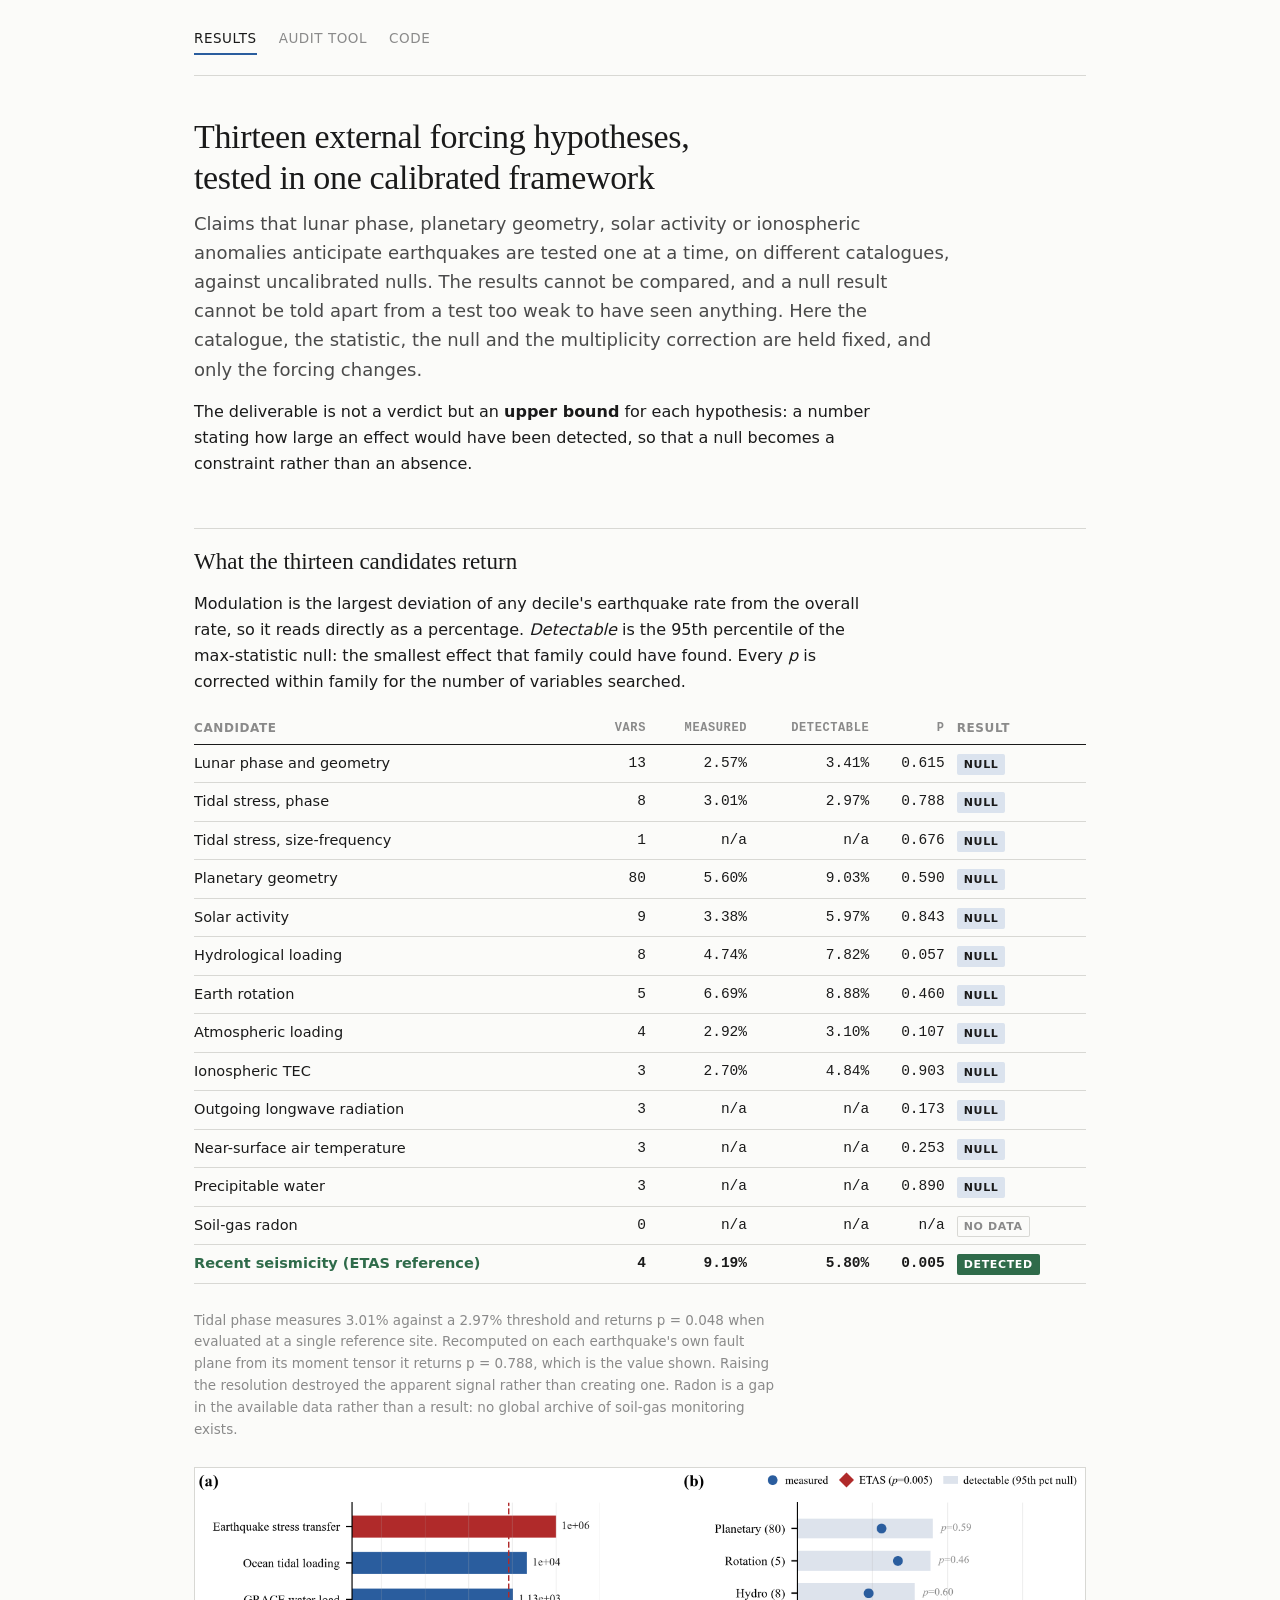
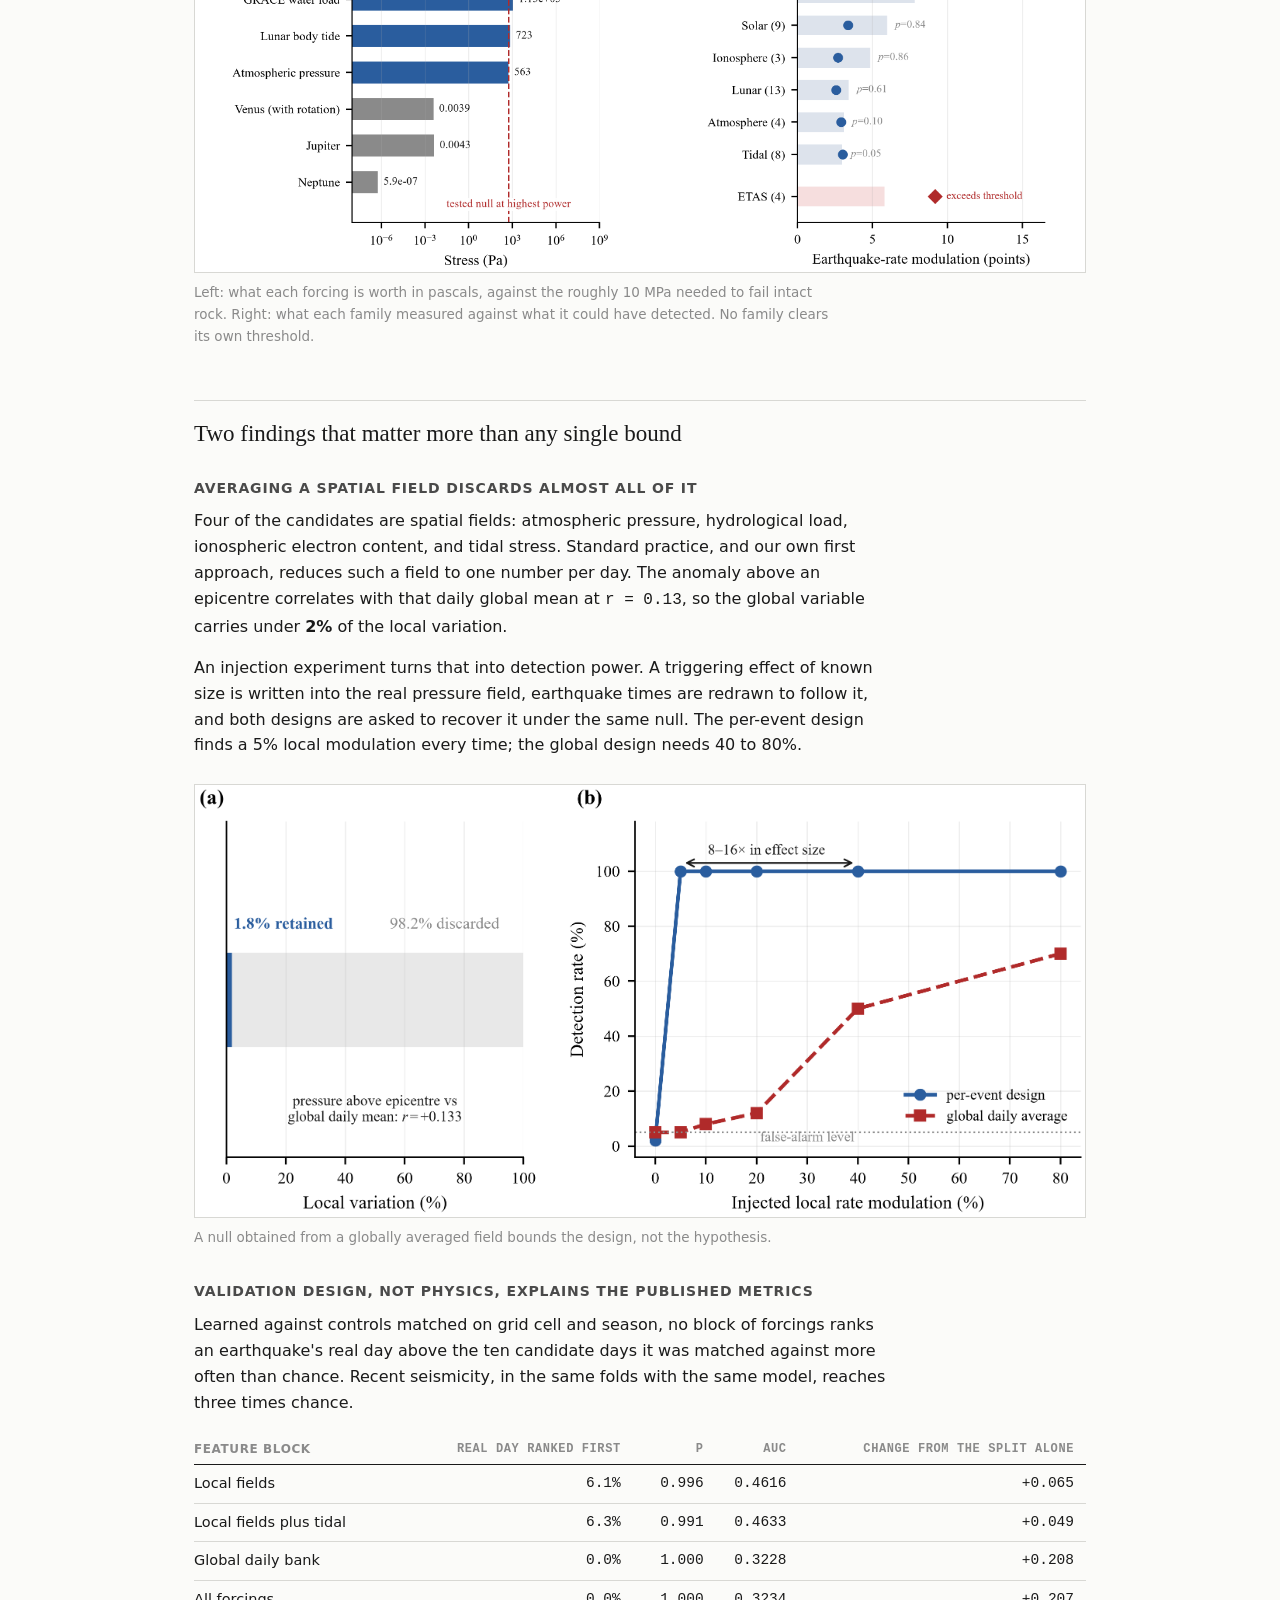
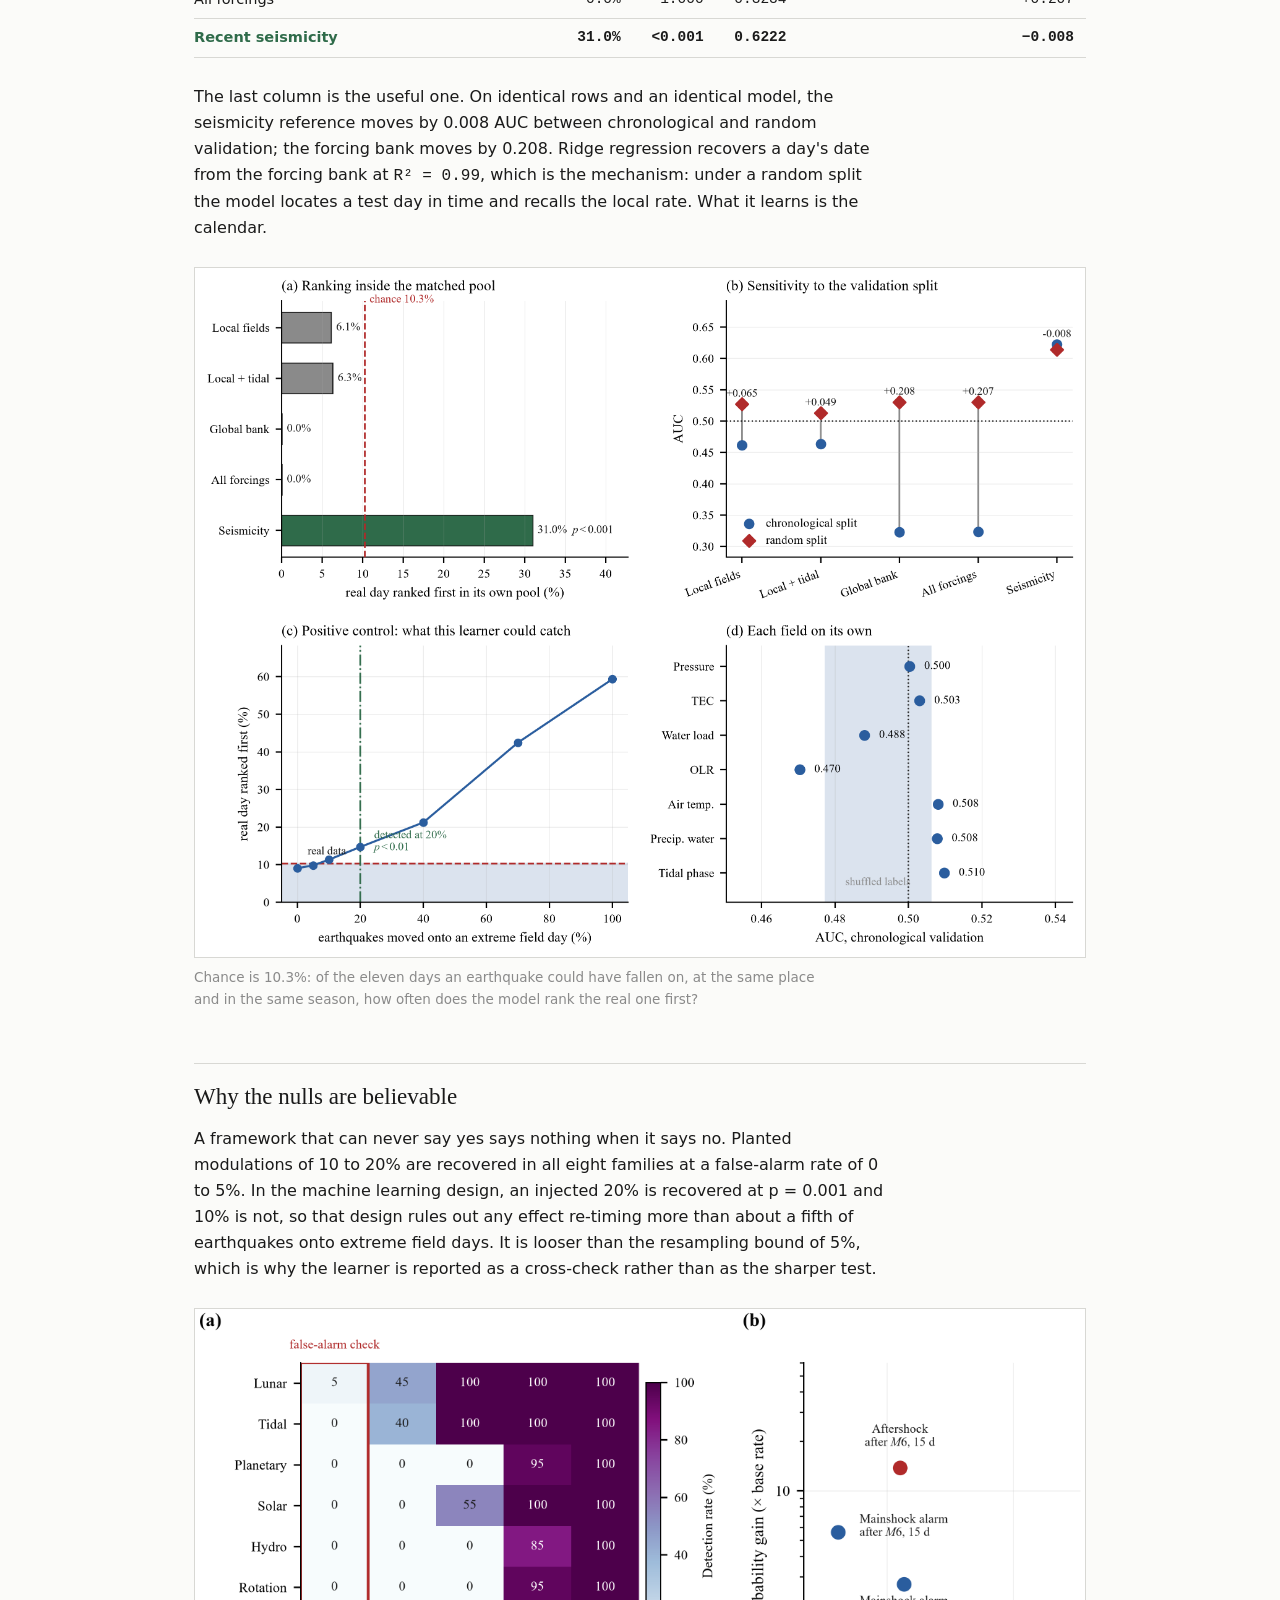
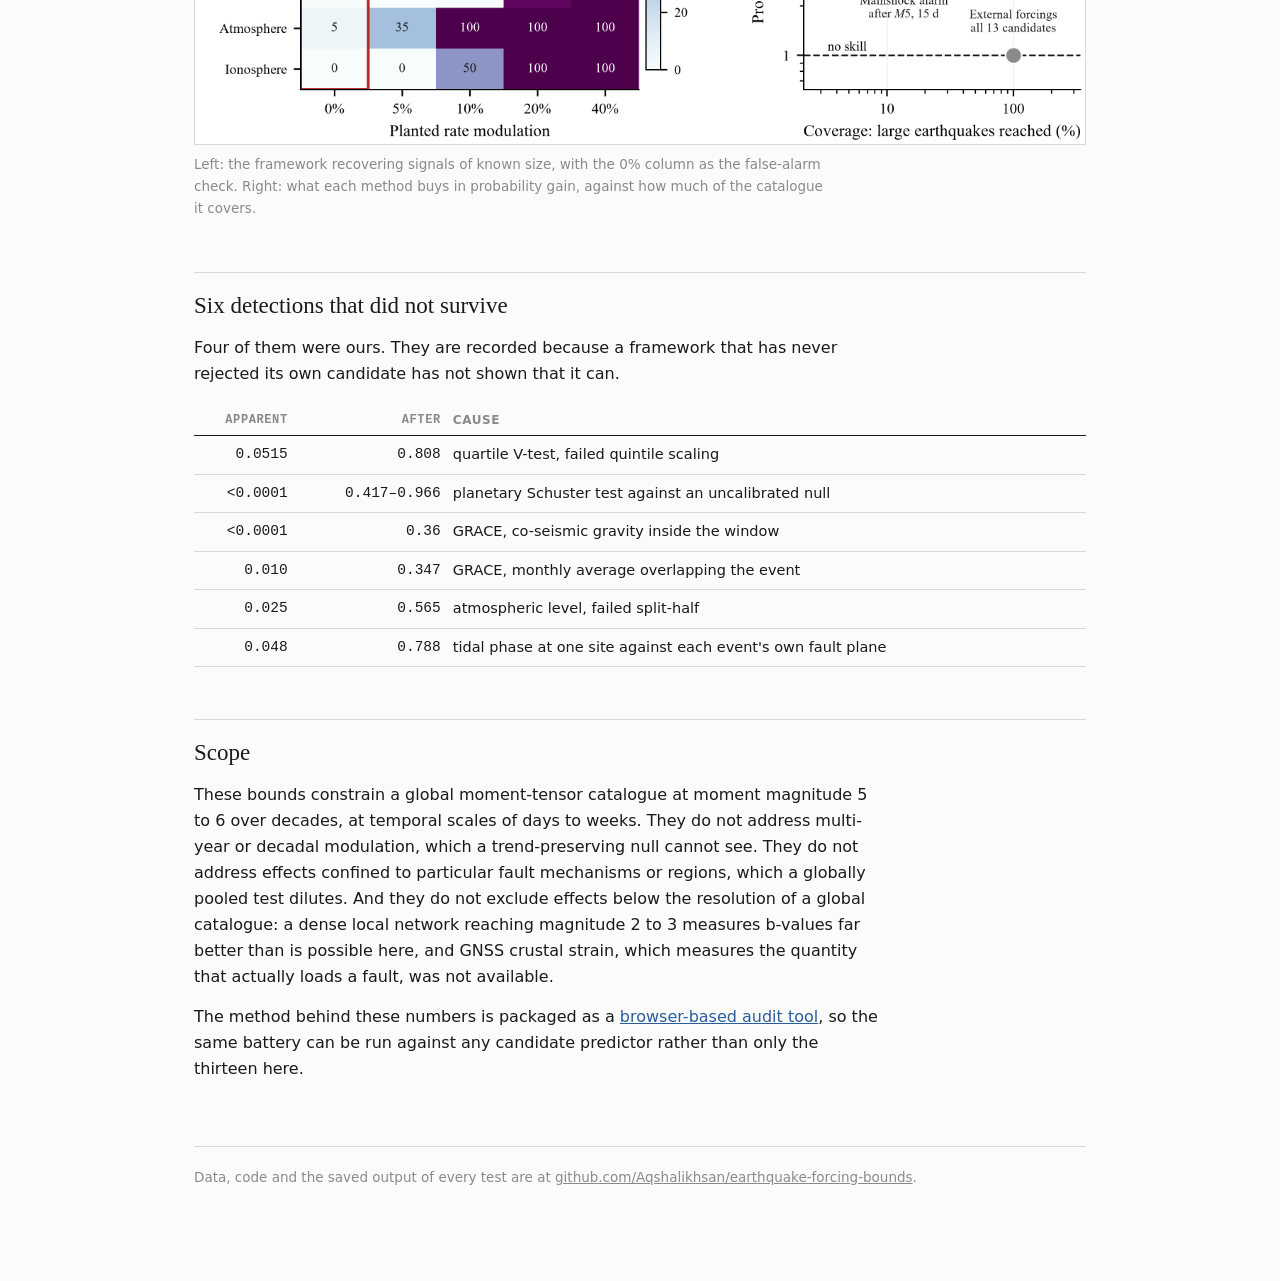
==== index.html @ 1917dcf9 "Add the static site: results and a browser-based audit tool An orphan branch, so it carries none of " ====
<!doctype html>
<html lang="en">
<head>
<meta charset="utf-8">
<meta name="viewport" content="width=device-width, initial-scale=1">
<title>Calibrated bounds on external forcing of earthquakes</title>
<meta name="description" content="Thirteen external forcing hypotheses for earthquake occurrence, tested in one calibrated framework with positive controls and per-hypothesis upper bounds.">
<link rel="stylesheet" href="style.css">
</head>
<body>
<div class="wrap">

<header>
  <nav>
    <a href="./" aria-current="page">Results</a>
    <a href="audit.html">Audit tool</a>
    <a href="https://github.com/Aqshalikhsan/earthquake-forcing-bounds">Code</a>
  </nav>
</header>

<h1>Thirteen external forcing hypotheses, tested in one calibrated framework</h1>

<p class="lede">Claims that lunar phase, planetary geometry, solar activity or
ionospheric anomalies anticipate earthquakes are tested one at a time, on
different catalogues, against uncalibrated nulls. The results cannot be
compared, and a null result cannot be told apart from a test too weak to have
seen anything. Here the catalogue, the statistic, the null and the multiplicity
correction are held fixed, and only the forcing changes.</p>

<p>The deliverable is not a verdict but an <strong>upper bound</strong> for each
hypothesis: a number stating how large an effect would have been detected, so
that a null becomes a constraint rather than an absence.</p>

<h2>What the thirteen candidates return</h2>

<p>Modulation is the largest deviation of any decile's earthquake rate from the
overall rate, so it reads directly as a percentage. <em>Detectable</em> is the
95th percentile of the max-statistic null: the smallest effect that family
could have found. Every <em>p</em> is corrected within family for the number of
variables searched.</p>

<div class="scroll">
<table>
<thead><tr>
  <th>Candidate</th><th class="n">Vars</th><th class="n">Measured</th>
  <th class="n">Detectable</th><th class="n">p</th><th>Result</th>
</tr></thead>
<tbody>
<tr><td>Lunar phase and geometry</td><td class="n">13</td><td class="n">2.57%</td><td class="n">3.41%</td><td class="n">0.615</td><td><span class="tag null">null</span></td></tr>
<tr><td>Tidal stress, phase</td><td class="n">8</td><td class="n">3.01%</td><td class="n">2.97%</td><td class="n">0.788</td><td><span class="tag null">null</span></td></tr>
<tr><td>Tidal stress, size-frequency</td><td class="n">1</td><td class="n">n/a</td><td class="n">n/a</td><td class="n">0.676</td><td><span class="tag null">null</span></td></tr>
<tr><td>Planetary geometry</td><td class="n">80</td><td class="n">5.60%</td><td class="n">9.03%</td><td class="n">0.590</td><td><span class="tag null">null</span></td></tr>
<tr><td>Solar activity</td><td class="n">9</td><td class="n">3.38%</td><td class="n">5.97%</td><td class="n">0.843</td><td><span class="tag null">null</span></td></tr>
<tr><td>Hydrological loading</td><td class="n">8</td><td class="n">4.74%</td><td class="n">7.82%</td><td class="n">0.057</td><td><span class="tag null">null</span></td></tr>
<tr><td>Earth rotation</td><td class="n">5</td><td class="n">6.69%</td><td class="n">8.88%</td><td class="n">0.460</td><td><span class="tag null">null</span></td></tr>
<tr><td>Atmospheric loading</td><td class="n">4</td><td class="n">2.92%</td><td class="n">3.10%</td><td class="n">0.107</td><td><span class="tag null">null</span></td></tr>
<tr><td>Ionospheric TEC</td><td class="n">3</td><td class="n">2.70%</td><td class="n">4.84%</td><td class="n">0.903</td><td><span class="tag null">null</span></td></tr>
<tr><td>Outgoing longwave radiation</td><td class="n">3</td><td class="n">n/a</td><td class="n">n/a</td><td class="n">0.173</td><td><span class="tag null">null</span></td></tr>
<tr><td>Near-surface air temperature</td><td class="n">3</td><td class="n">n/a</td><td class="n">n/a</td><td class="n">0.253</td><td><span class="tag null">null</span></td></tr>
<tr><td>Precipitable water</td><td class="n">3</td><td class="n">n/a</td><td class="n">n/a</td><td class="n">0.890</td><td><span class="tag null">null</span></td></tr>
<tr><td>Soil-gas radon</td><td class="n">0</td><td class="n">n/a</td><td class="n">n/a</td><td class="n">n/a</td><td><span class="tag gap">no data</span></td></tr>
<tr class="ref"><td>Recent seismicity (ETAS reference)</td><td class="n">4</td><td class="n">9.19%</td><td class="n">5.80%</td><td class="n">0.005</td><td><span class="tag hit">detected</span></td></tr>
</tbody>
</table>
</div>

<p class="note">Tidal phase measures 3.01% against a 2.97% threshold and returns
p = 0.048 when evaluated at a single reference site. Recomputed on each
earthquake's own fault plane from its moment tensor it returns p = 0.788, which
is the value shown. Raising the resolution destroyed the apparent signal rather
than creating one. Radon is a gap in the available data rather than a result:
no global archive of soil-gas monitoring exists.</p>

<figure>
  <img src="figures/fig_ladder_bounds.png" alt="Stress amplitudes of the candidate forcings against the stress required to fail intact rock, and measured modulation against detectable modulation for each family.">
  <figcaption>Left: what each forcing is worth in pascals, against the roughly
  10 MPa needed to fail intact rock. Right: what each family measured against
  what it could have detected. No family clears its own threshold.</figcaption>
</figure>

<h2>Two findings that matter more than any single bound</h2>

<h3>Averaging a spatial field discards almost all of it</h3>

<p>Four of the candidates are spatial fields: atmospheric pressure,
hydrological load, ionospheric electron content, and tidal stress. Standard
practice, and our own first approach, reduces such a field to one number per
day. The anomaly above an epicentre correlates with that daily global mean at
<span class="num">r = 0.13</span>, so the global variable carries under
<strong>2%</strong> of the local variation.</p>

<p>An injection experiment turns that into detection power. A triggering effect
of known size is written into the real pressure field, earthquake times are
redrawn to follow it, and both designs are asked to recover it under the same
null. The per-event design finds a 5% local modulation every time; the global
design needs 40 to 80%.</p>

<figure>
  <img src="figures/fig_resolution.png" alt="Variance retained when a spatial field is reduced to one number per day, and the detection rate of the per-event and global designs against injected modulation size.">
  <figcaption>A null obtained from a globally averaged field bounds the design,
  not the hypothesis.</figcaption>
</figure>

<h3>Validation design, not physics, explains the published metrics</h3>

<p>Learned against controls matched on grid cell and season, no block of
forcings ranks an earthquake's real day above the ten candidate days it was
matched against more often than chance. Recent seismicity, in the same folds
with the same model, reaches three times chance.</p>

<div class="scroll">
<table>
<thead><tr>
  <th>Feature block</th><th class="n">Real day ranked first</th><th class="n">p</th>
  <th class="n">AUC</th><th class="n">Change from the split alone</th>
</tr></thead>
<tbody>
<tr><td>Local fields</td><td class="n">6.1%</td><td class="n">0.996</td><td class="n">0.4616</td><td class="n">+0.065</td></tr>
<tr><td>Local fields plus tidal</td><td class="n">6.3%</td><td class="n">0.991</td><td class="n">0.4633</td><td class="n">+0.049</td></tr>
<tr><td>Global daily bank</td><td class="n">0.0%</td><td class="n">1.000</td><td class="n">0.3228</td><td class="n">+0.208</td></tr>
<tr><td>All forcings</td><td class="n">0.0%</td><td class="n">1.000</td><td class="n">0.3234</td><td class="n">+0.207</td></tr>
<tr class="ref"><td>Recent seismicity</td><td class="n">31.0%</td><td class="n">&lt;0.001</td><td class="n">0.6222</td><td class="n">&minus;0.008</td></tr>
</tbody>
</table>
</div>

<p>The last column is the useful one. On identical rows and an identical model,
the seismicity reference moves by 0.008 AUC between chronological and random
validation; the forcing bank moves by 0.208. Ridge regression recovers a day's
date from the forcing bank at <span class="num">R² = 0.99</span>, which is the
mechanism: under a random split the model locates a test day in time and
recalls the local rate. What it learns is the calendar.</p>

<figure>
  <img src="figures/fig_ml_perevent.png" alt="Ranking inside the matched pool, sensitivity to the validation split, the positive control curve, and each field on its own.">
  <figcaption>Chance is 10.3%: of the eleven days an earthquake could have
  fallen on, at the same place and in the same season, how often does the model
  rank the real one first?</figcaption>
</figure>

<h2>Why the nulls are believable</h2>

<p>A framework that can never say yes says nothing when it says no. Planted
modulations of 10 to 20% are recovered in all eight families at a false-alarm
rate of 0 to 5%. In the machine learning design, an injected 20% is recovered
at p = 0.001 and 10% is not, so that design rules out any effect re-timing more
than about a fifth of earthquakes onto extreme field days. It is looser than
the resampling bound of 5%, which is why the learner is reported as a
cross-check rather than as the sharper test.</p>

<figure>
  <img src="figures/fig_controls_skill.png" alt="Detection rate for planted modulations of known size, and probability gain against coverage for every method tested.">
  <figcaption>Left: the framework recovering signals of known size, with the 0%
  column as the false-alarm check. Right: what each method buys in probability
  gain, against how much of the catalogue it covers.</figcaption>
</figure>

<h2>Six detections that did not survive</h2>

<p>Four of them were ours. They are recorded because a framework that has never
rejected its own candidate has not shown that it can.</p>

<div class="scroll">
<table>
<thead><tr><th class="n">Apparent</th><th class="n">After</th><th>Cause</th></tr></thead>
<tbody>
<tr><td class="n">0.0515</td><td class="n">0.808</td><td>quartile V-test, failed quintile scaling</td></tr>
<tr><td class="n">&lt;0.0001</td><td class="n">0.417&ndash;0.966</td><td>planetary Schuster test against an uncalibrated null</td></tr>
<tr><td class="n">&lt;0.0001</td><td class="n">0.36</td><td>GRACE, co-seismic gravity inside the window</td></tr>
<tr><td class="n">0.010</td><td class="n">0.347</td><td>GRACE, monthly average overlapping the event</td></tr>
<tr><td class="n">0.025</td><td class="n">0.565</td><td>atmospheric level, failed split-half</td></tr>
<tr><td class="n">0.048</td><td class="n">0.788</td><td>tidal phase at one site against each event's own fault plane</td></tr>
</tbody>
</table>
</div>

<h2>Scope</h2>

<p>These bounds constrain a global moment-tensor catalogue at moment magnitude
5 to 6 over decades, at temporal scales of days to weeks. They do not address
multi-year or decadal modulation, which a trend-preserving null cannot see.
They do not address effects confined to particular fault mechanisms or regions,
which a globally pooled test dilutes. And they do not exclude effects below the
resolution of a global catalogue: a dense local network reaching magnitude 2 to
3 measures b-values far better than is possible here, and GNSS crustal strain,
which measures the quantity that actually loads a fault, was not available.</p>

<p>The method behind these numbers is packaged as a
<a href="audit.html">browser-based audit tool</a>, so the same battery can be
run against any candidate predictor rather than only the thirteen here.</p>

<footer>
  Data, code and the saved output of every test are at
  <a href="https://github.com/Aqshalikhsan/earthquake-forcing-bounds">github.com/Aqshalikhsan/earthquake-forcing-bounds</a>.
</footer>

</div>
</body>
</html>
---- style.css ----
/* Instrument-panel plainness: hairlines, tabular figures, no ornament.
   The palette is the one the paper's figures already use, so a reader moving
   between the two sees one object rather than two. */

:root {
  --ink: #1a1a1a;
  --ink-soft: #4a4a4a;
  --grey: #8a8a8a;
  --rule: #d8d8d4;
  --bg: #fbfbf9;
  --panel: #ffffff;
  --blue: #2a5d9e;
  --red: #b02a2a;
  --green: #2f6b4a;
  --band: #dbe3ee;
  --mono: ui-monospace, "SF Mono", "Cascadia Mono", Menlo, Consolas, monospace;
  --serif: Georgia, "Times New Roman", Times, serif;
  --sans: system-ui, -apple-system, "Segoe UI", Roboto, sans-serif;
}

@media (prefers-color-scheme: dark) {
  :root {
    --ink: #e8e8e4;
    --ink-soft: #b4b4ae;
    --grey: #8a8a86;
    --rule: #33332f;
    --bg: #16161a;
    --panel: #1d1d21;
    --blue: #6f9fd8;
    --red: #e0736d;
    --green: #63b189;
    --band: #26303d;
  }
}

* { box-sizing: border-box; }

body {
  margin: 0;
  background: var(--bg);
  color: var(--ink);
  font: 16px/1.62 var(--sans);
  -webkit-font-smoothing: antialiased;
}

.wrap { max-width: 940px; margin: 0 auto; padding: 0 24px 96px; }

header {
  border-bottom: 1px solid var(--rule);
  margin-bottom: 40px;
  padding: 28px 0 20px;
}

nav { display: flex; gap: 22px; font-size: 13.5px; letter-spacing: .04em;
      text-transform: uppercase; }
nav a { color: var(--grey); text-decoration: none; padding-bottom: 3px;
        border-bottom: 2px solid transparent; }
nav a:hover { color: var(--ink); }
nav a[aria-current] { color: var(--ink); border-bottom-color: var(--blue); }

h1 {
  font: 400 34px/1.22 var(--serif);
  margin: 30px 0 10px;
  letter-spacing: -.01em;
  text-wrap: balance;
}
h2 {
  font: 400 23px/1.3 var(--serif);
  margin: 52px 0 14px;
  padding-top: 18px;
  border-top: 1px solid var(--rule);
}
h3 { font: 600 14px/1.4 var(--sans); letter-spacing: .06em;
     text-transform: uppercase; color: var(--ink-soft); margin: 30px 0 10px; }

p { margin: 0 0 15px; max-width: 68ch; }
.lede { font-size: 18px; color: var(--ink-soft); max-width: 66ch; }
small, .note { font-size: 13.5px; color: var(--grey); }
a { color: var(--blue); }
code, .num { font-family: var(--mono); font-variant-numeric: tabular-nums; }

/* ------------------------------------------------------------- tables */
.scroll { overflow-x: auto; margin: 18px 0 26px; }
table { border-collapse: collapse; width: 100%; font-size: 14.5px; }
th, td { padding: 7px 12px 7px 0; text-align: left; vertical-align: top; }
th {
  font: 600 12px/1.4 var(--sans); letter-spacing: .05em;
  text-transform: uppercase; color: var(--grey);
  border-bottom: 1px solid var(--ink); white-space: nowrap;
}
td { border-bottom: 1px solid var(--rule); }
td.n, th.n { text-align: right; font-family: var(--mono);
             font-variant-numeric: tabular-nums; white-space: nowrap; }
tr.ref td { font-weight: 600; }
tr.ref td:first-child { color: var(--green); }

.tag { font: 600 11px/1 var(--sans); letter-spacing: .06em;
       text-transform: uppercase; padding: 4px 7px; border-radius: 2px;
       white-space: nowrap; }
.tag.null { background: var(--band); color: var(--ink); }
.tag.hit  { background: var(--green); color: #fff; }
.tag.gap  { background: transparent; color: var(--grey);
            box-shadow: inset 0 0 0 1px var(--rule); }

/* ------------------------------------------------------------- figures */
figure { margin: 26px 0 34px; }
figure img { width: 100%; height: auto; display: block;
             border: 1px solid var(--rule); background: #fff; }
figcaption { font-size: 13.5px; color: var(--grey); margin-top: 9px;
             max-width: 74ch; }

/* --------------------------------------------------------------- panels */
.panel { background: var(--panel); border: 1px solid var(--rule);
         padding: 20px 22px; margin: 22px 0; }
.grid2 { display: grid; grid-template-columns: 1fr 1fr; gap: 22px; }
@media (max-width: 720px) { .grid2 { grid-template-columns: 1fr; } }

textarea {
  width: 100%; min-height: 150px; font-family: var(--mono); font-size: 12.5px;
  line-height: 1.5; padding: 11px; border: 1px solid var(--rule);
  background: var(--bg); color: var(--ink); resize: vertical;
}
button {
  font: 600 13px/1 var(--sans); letter-spacing: .03em; padding: 10px 15px;
  border: 1px solid var(--ink); background: var(--ink); color: var(--bg);
  cursor: pointer;
}
button.ghost { background: transparent; color: var(--ink); }
button:disabled { opacity: .45; cursor: default; }
button:focus-visible, a:focus-visible, textarea:focus-visible {
  outline: 2px solid var(--blue); outline-offset: 2px;
}
.row { display: flex; gap: 9px; flex-wrap: wrap; align-items: center;
       margin-top: 12px; }

/* --------------------------------------------------------------- verdict */
.verdict { border-left: 3px solid var(--rule); padding: 4px 0 4px 16px;
           margin: 20px 0; }
.verdict h4 { font: 600 15px/1.4 var(--sans); margin: 0 0 5px; }
.verdict.artefact { border-left-color: var(--red); }
.verdict.artefact h4 { color: var(--red); }
.verdict.unclear { border-left-color: var(--grey); }
.verdict.clean { border-left-color: var(--green); }
.verdict.clean h4 { color: var(--green); }

.bar { position: relative; height: 6px; background: var(--band);
       margin-top: 5px; }
.bar > i { position: absolute; inset: 0 auto 0 0; background: var(--blue);
           display: block; }

footer { border-top: 1px solid var(--rule); margin-top: 64px; padding-top: 20px;
         font-size: 13.5px; color: var(--grey); }
footer a { color: var(--grey); }
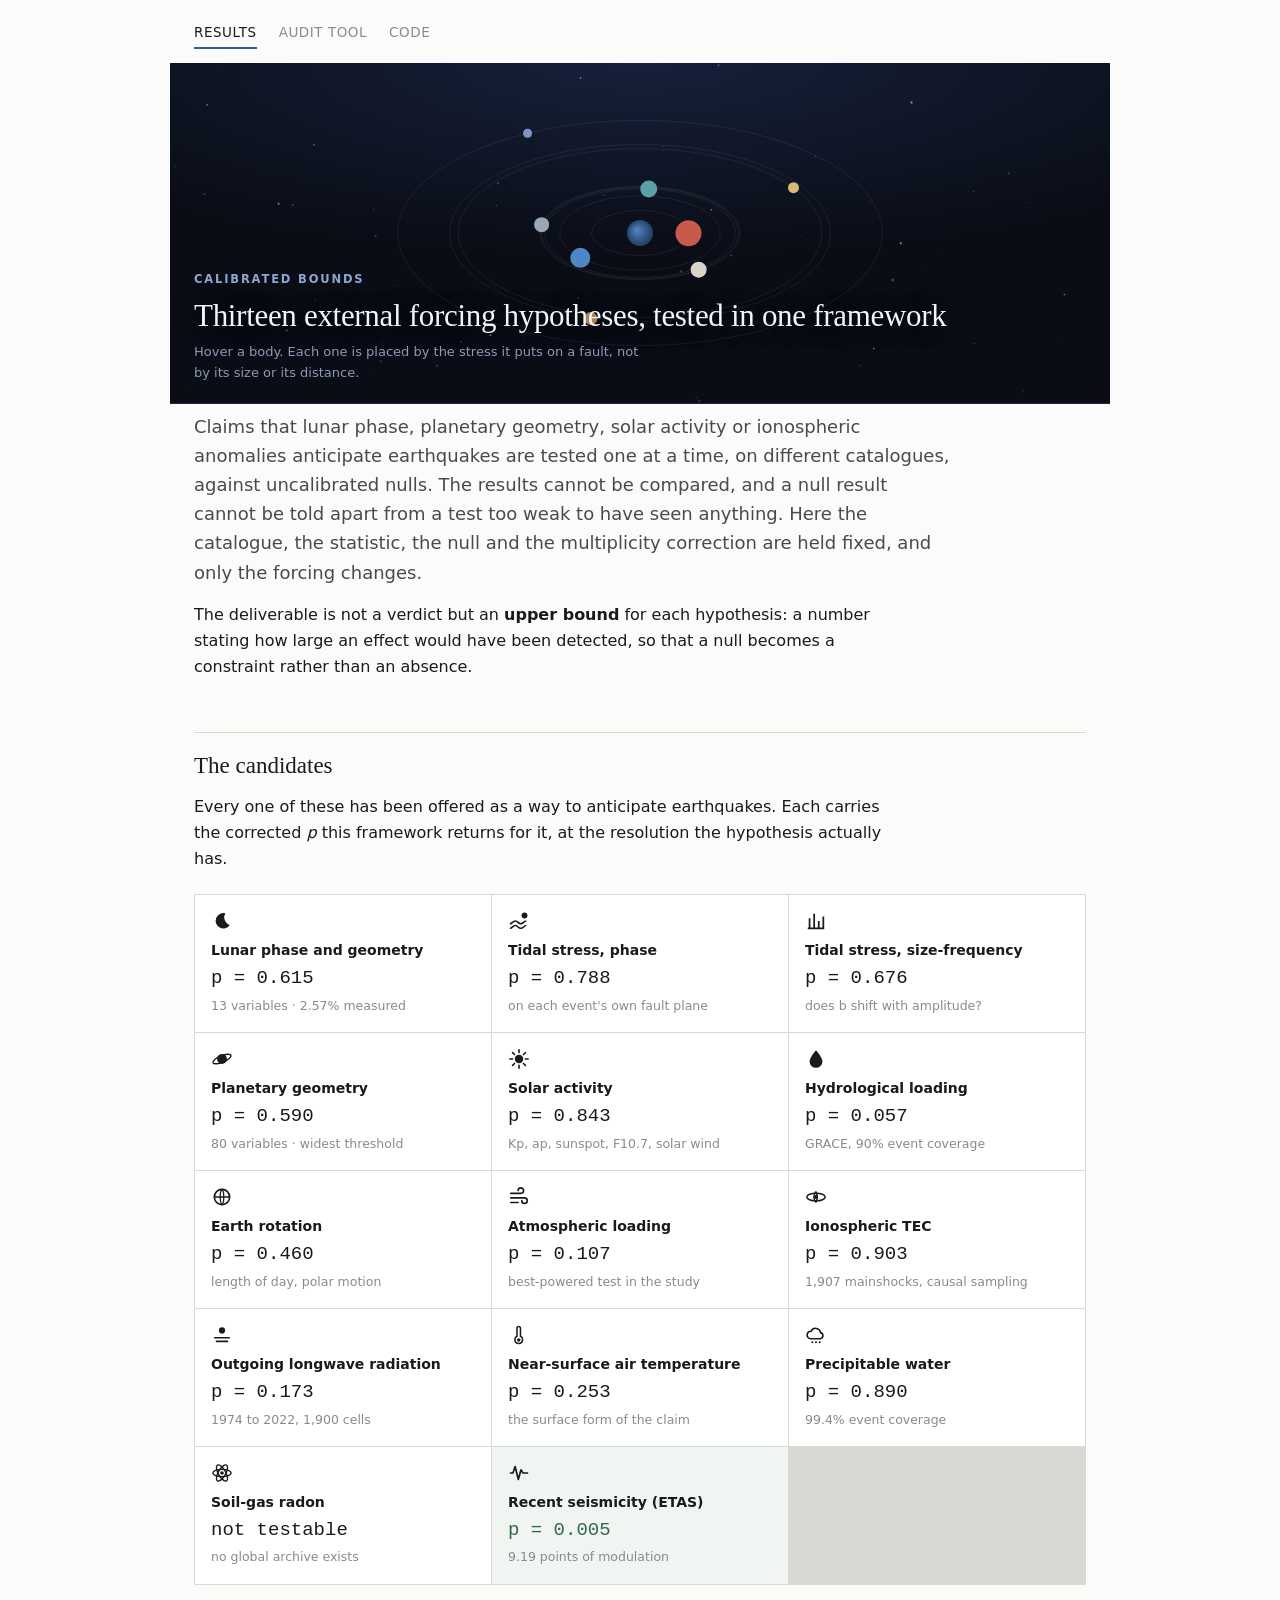
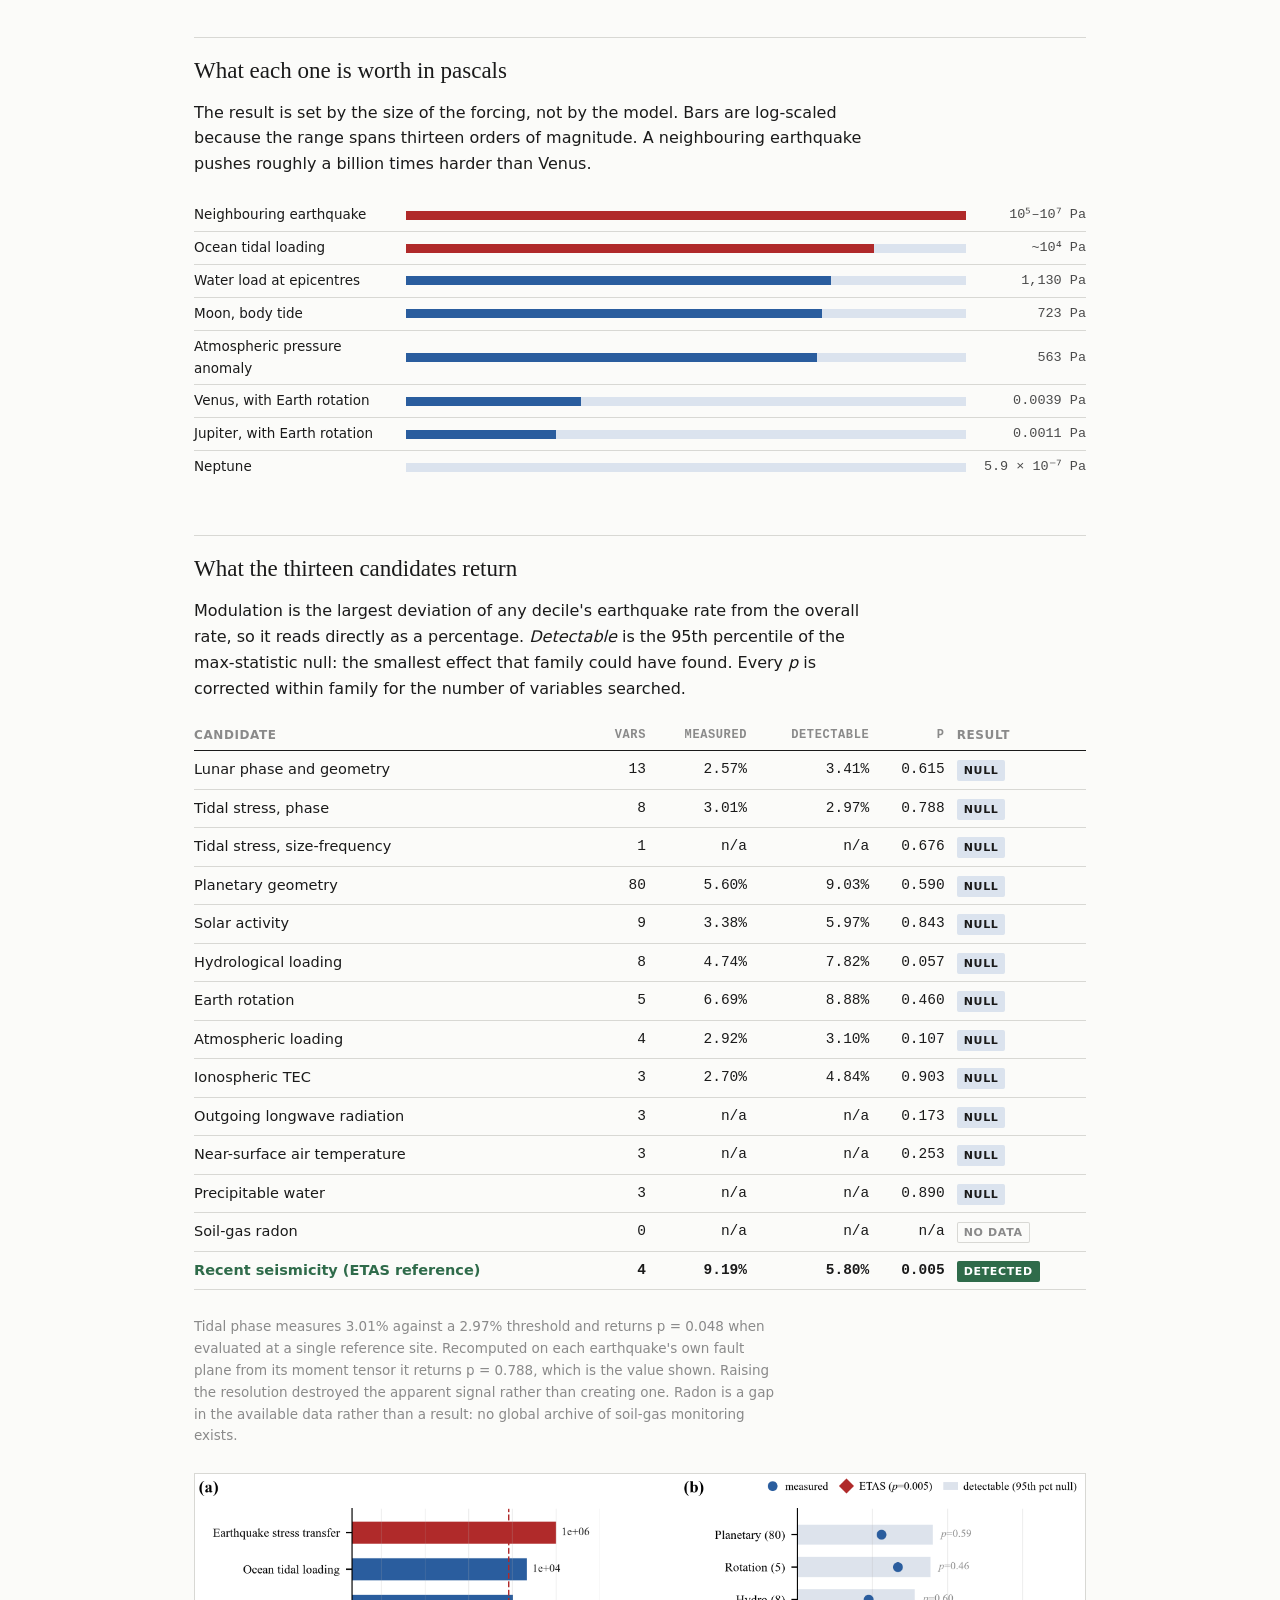
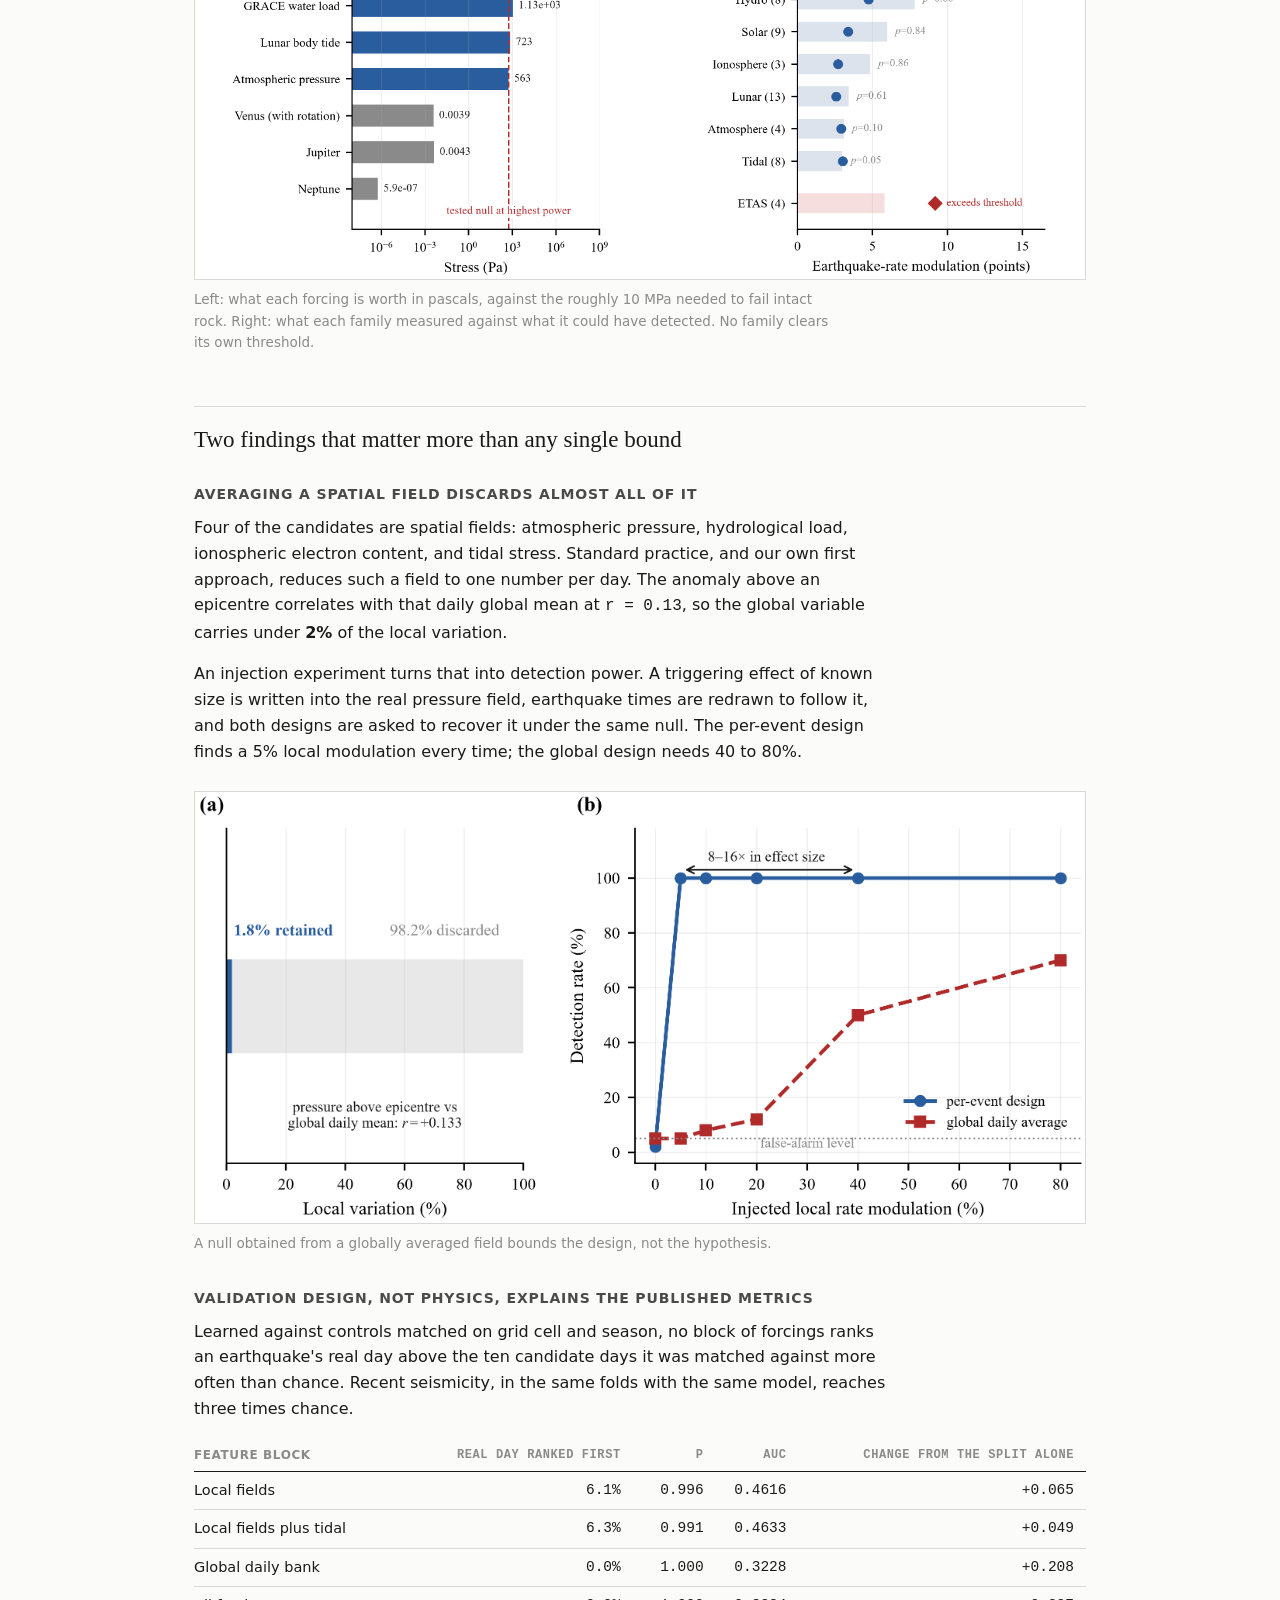
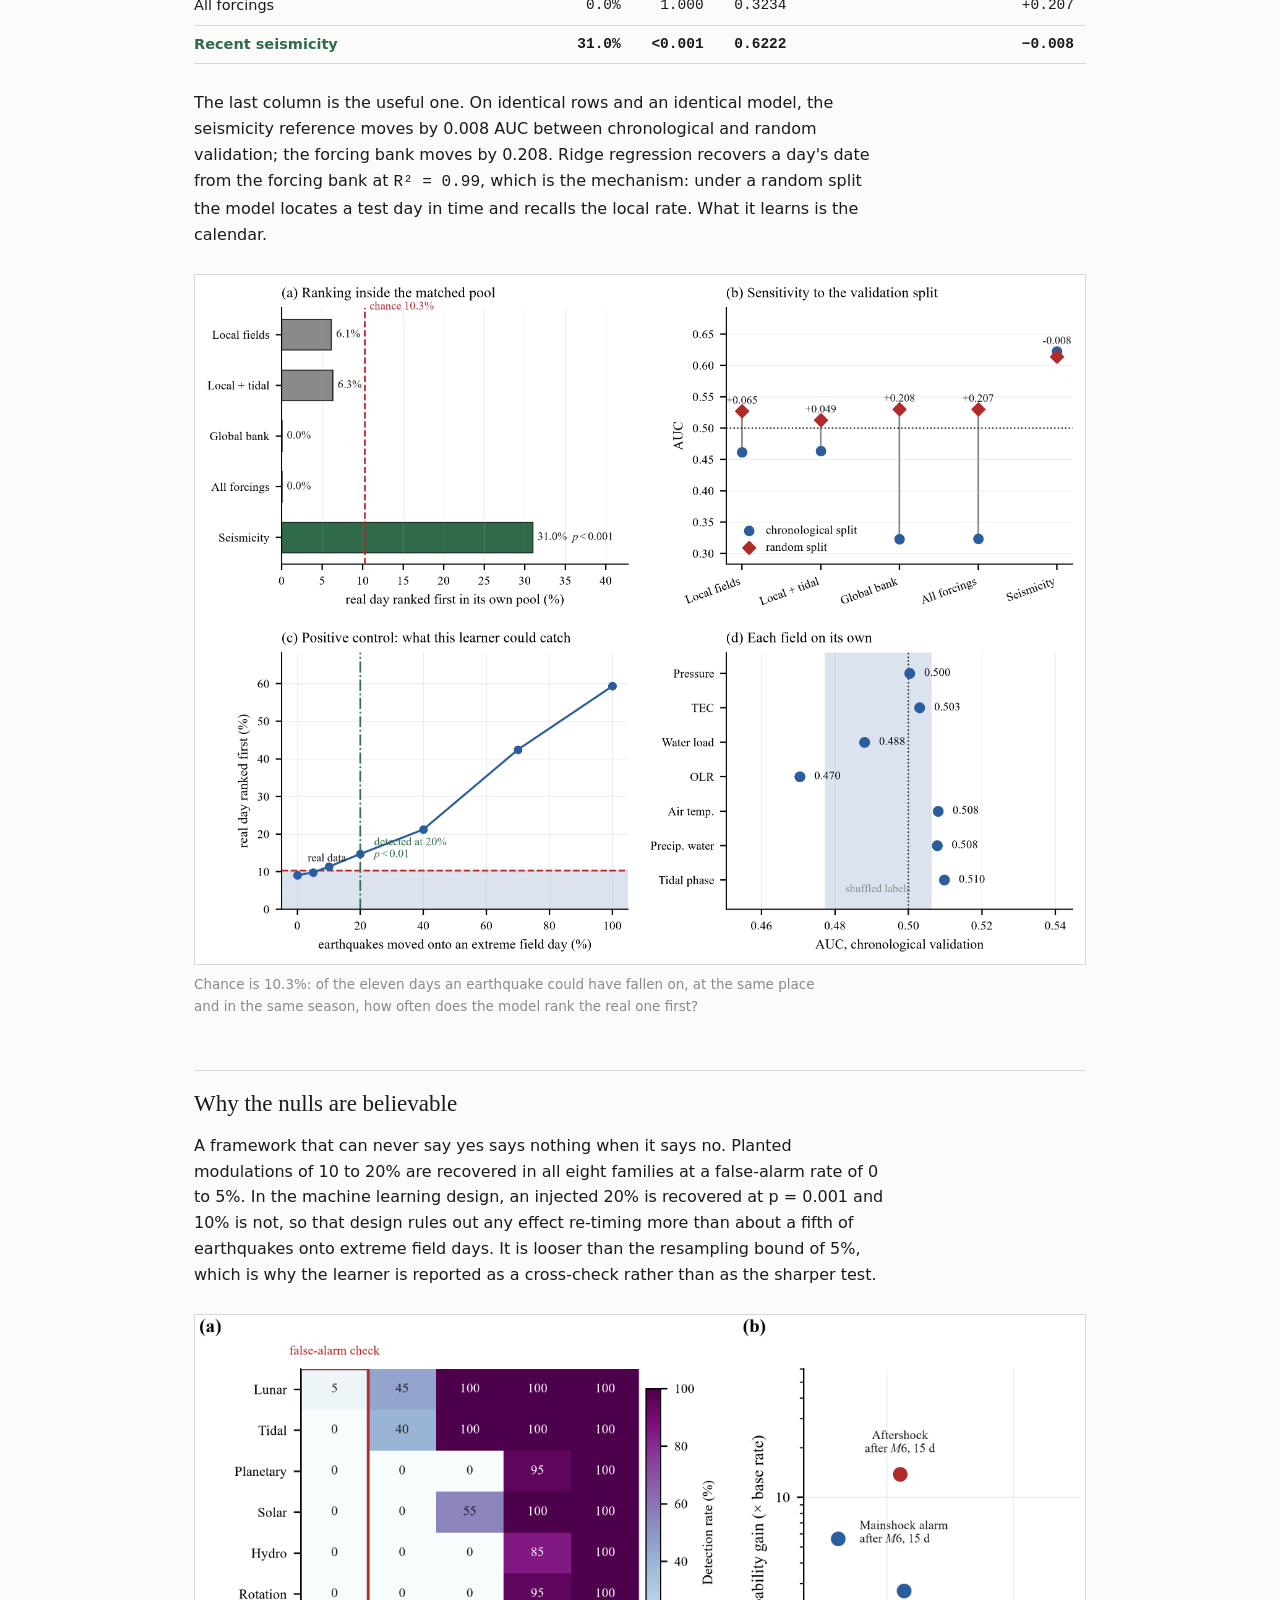
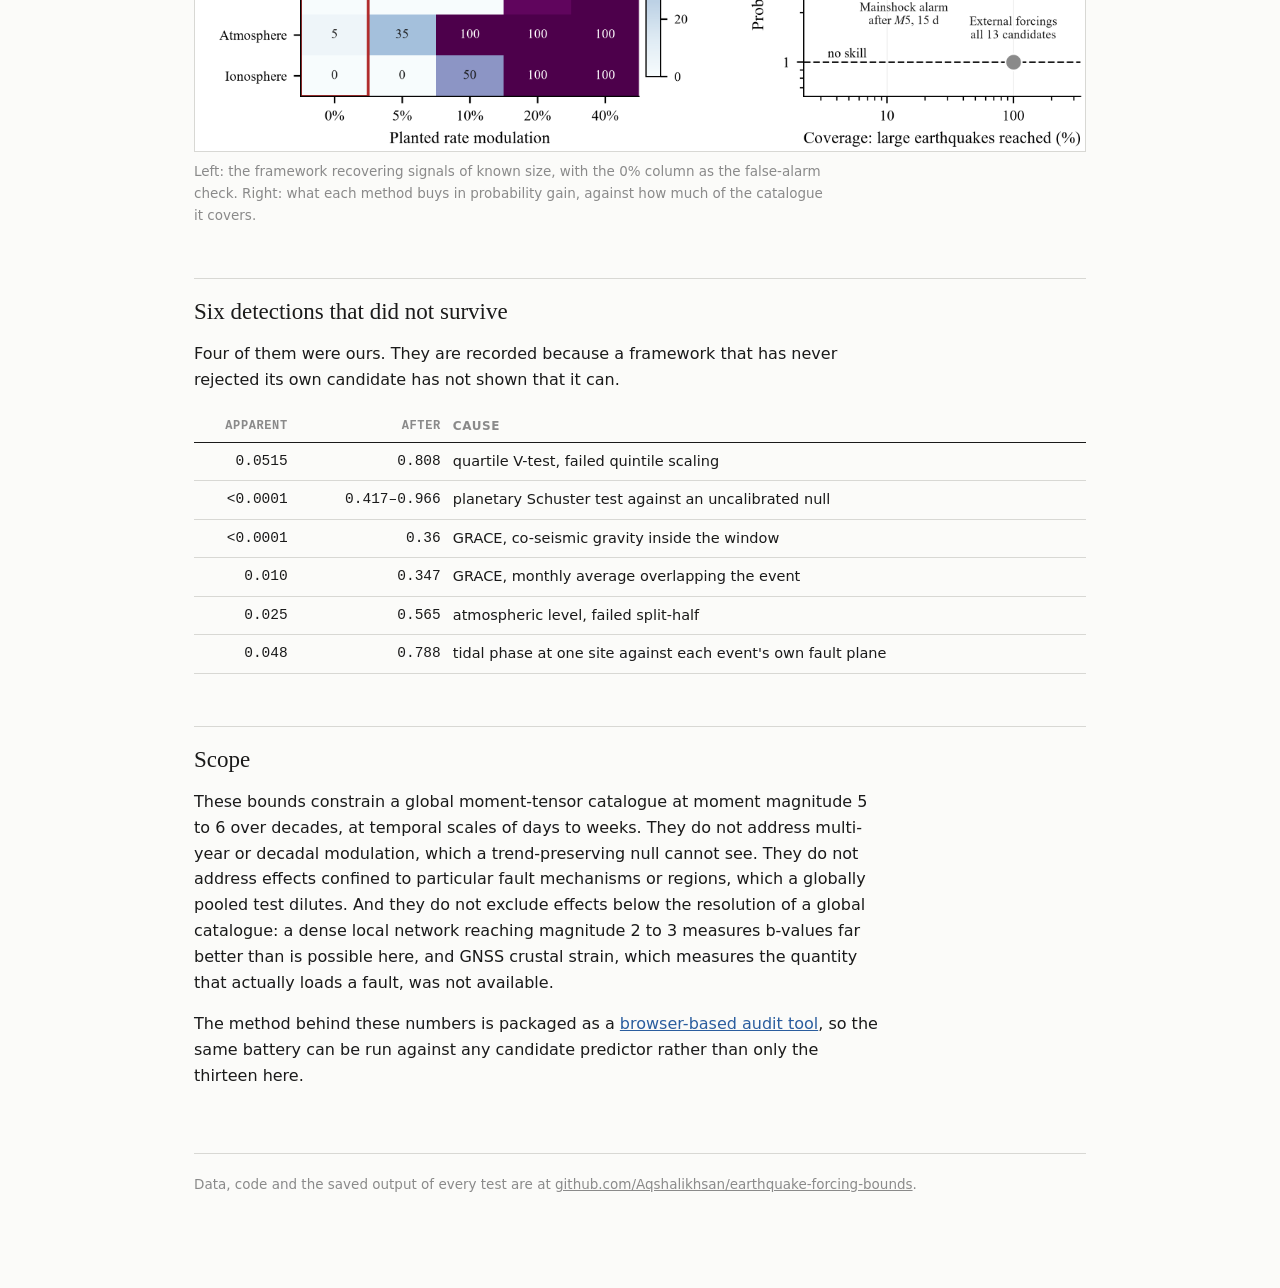
==== commit 389bbfd0: "Give the hero the suspects, drawn to the scale that matters A site arguing that planetary and lunar " ====
--- a/index.html
+++ b/index.html
@@ -10,7 +10,7 @@
 <body>
 <div class="wrap">
 
-<header>
+<header style="border:0;margin:0;padding:22px 0 14px">
   <nav>
     <a href="./" aria-current="page">Results</a>
     <a href="audit.html">Audit tool</a>
@@ -18,7 +18,14 @@
   </nav>
 </header>
 
-<h1>Thirteen external forcing hypotheses, tested in one calibrated framework</h1>
+<section class="hero">
+  <canvas id="sky" aria-label="The candidate forcings, placed by the stress each one exerts on a fault."></canvas>
+  <div class="hero-copy">
+    <div class="kicker">Calibrated bounds</div>
+    <h1>Thirteen external forcing hypotheses, tested in one framework</h1>
+    <div class="sky-readout" id="skyout"></div>
+  </div>
+</section>
 
 <p class="lede">Claims that lunar phase, planetary geometry, solar activity or
 ionospheric anomalies anticipate earthquakes are tested one at a time, on
@@ -30,6 +37,22 @@
 <p>The deliverable is not a verdict but an <strong>upper bound</strong> for each
 hypothesis: a number stating how large an effect would have been detected, so
 that a null becomes a constraint rather than an absence.</p>
+
+<h2>The candidates</h2>
+
+<p>Every one of these has been offered as a way to anticipate earthquakes.
+Each carries the corrected <em>p</em> this framework returns for it, at the
+resolution the hypothesis actually has.</p>
+
+<div class="cards" id="cards"></div>
+
+<h2>What each one is worth in pascals</h2>
+
+<p>The result is set by the size of the forcing, not by the model. Bars are
+log-scaled because the range spans thirteen orders of magnitude. A neighbouring
+earthquake pushes roughly a billion times harder than Venus.</p>
+
+<div class="ladder" id="ladder"></div>
 
 <h2>What the thirteen candidates return</h2>
 
@@ -195,5 +218,12 @@
 </footer>
 
 </div>
+<script type="module">
+  import { mountSky } from "./sky.js";
+  import { mountCards, mountLadder } from "./cards.js";
+  mountSky(document.getElementById("sky"), document.getElementById("skyout"));
+  mountCards(document.getElementById("cards"));
+  mountLadder(document.getElementById("ladder"));
+</script>
 </body>
 </html>
--- a/style.css
+++ b/style.css
@@ -151,3 +151,67 @@
 footer { border-top: 1px solid var(--rule); margin-top: 64px; padding-top: 20px;
          font-size: 13.5px; color: var(--grey); }
 footer a { color: var(--grey); }
+
+/* ============================================================== hero sky */
+/* The hero is always dark because it is a sky. Everything below follows the
+   visitor's theme; this one section commits, so its palette is literal. */
+
+.hero {
+  position: relative;
+  margin: 0 -24px 8px;
+  background: radial-gradient(120% 90% at 50% 0%, #16203a 0%, #0a0d16 62%);
+  overflow: hidden;
+  border-bottom: 1px solid #1e2740;
+}
+.hero canvas { display: block; width: 100%; height: 340px; }
+@media (max-width: 640px) { .hero canvas { height: 260px; } }
+
+.hero-copy {
+  position: absolute; inset: auto 0 0 0; padding: 0 24px 18px;
+  pointer-events: none;
+}
+.hero h1 { color: #f2f4f8; margin: 0 0 6px; font-size: 31px;
+           text-shadow: 0 2px 22px rgba(0,0,0,.75); }
+.hero .kicker {
+  font: 600 11.5px/1 var(--sans); letter-spacing: .16em;
+  text-transform: uppercase; color: #8fa6cc; margin-bottom: 12px;
+}
+.sky-readout {
+  min-height: 44px; color: #cfd8e8; font-size: 14px;
+  display: flex; align-items: baseline; gap: 12px; flex-wrap: wrap;
+}
+.sky-readout strong { color: #fff; font-weight: 600; }
+.sky-pa { font-family: var(--mono); color: #ffd79a; font-size: 15px;
+          font-variant-numeric: tabular-nums; }
+.sky-note, .sky-hint { color: #8c9ab4; font-size: 13px; }
+.sky-hint { max-width: 56ch; }
+
+/* ========================================================= hypothesis cards */
+.cards { display: grid; gap: 1px; background: var(--rule);
+         border: 1px solid var(--rule); margin: 22px 0 30px;
+         grid-template-columns: repeat(auto-fill, minmax(230px, 1fr)); }
+.card { background: var(--panel); padding: 15px 16px 16px; }
+.card .glyph { display: block; margin-bottom: 9px; }
+.card h4 { font: 600 14px/1.35 var(--sans); margin: 0 0 3px; }
+.card .p { font-family: var(--mono); font-size: 19px;
+           font-variant-numeric: tabular-nums; color: var(--ink); }
+.card .p.hit { color: var(--green); }
+.card .sub { font-size: 12.5px; color: var(--grey); margin-top: 2px; }
+.card.ref { background: color-mix(in srgb, var(--green) 7%, var(--panel)); }
+
+/* =========================================================== stress ladder */
+.ladder { margin: 22px 0 30px; }
+.ladder-row { display: grid; grid-template-columns: 200px 1fr 108px;
+              gap: 12px; align-items: center; padding: 5px 0;
+              border-bottom: 1px solid var(--rule); font-size: 13.5px; }
+.ladder-row:last-child { border-bottom: 0; }
+.ladder-bar { height: 9px; background: var(--band); position: relative; }
+.ladder-bar > i { display: block; height: 100%; background: var(--blue);
+                  width: 0; transition: width 1.1s cubic-bezier(.2,.7,.3,1); }
+.ladder-row.warm .ladder-bar > i { background: var(--red); }
+.ladder-val { font-family: var(--mono); text-align: right; color: var(--ink-soft);
+              font-variant-numeric: tabular-nums; }
+@media (max-width: 620px) {
+  .ladder-row { grid-template-columns: 1fr 84px; }
+  .ladder-bar { grid-column: 1 / -1; order: 3; }
+}
